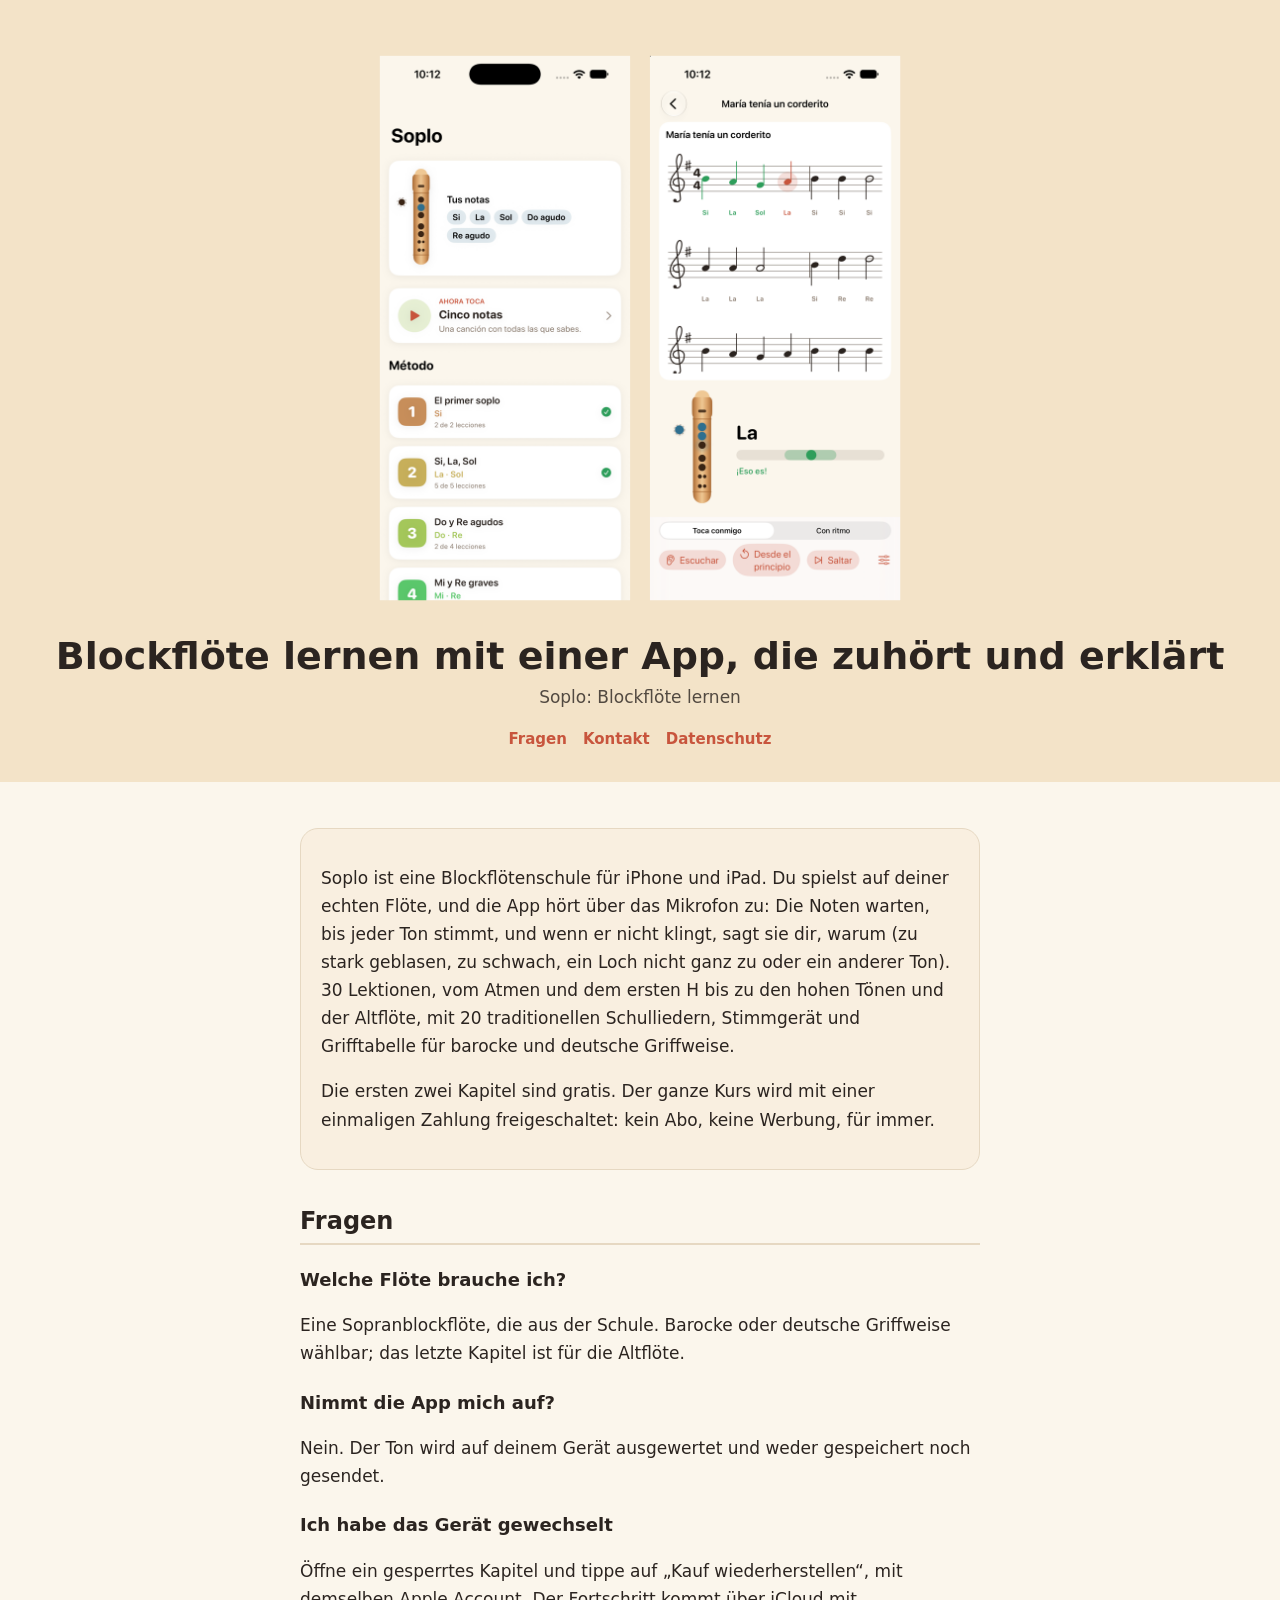
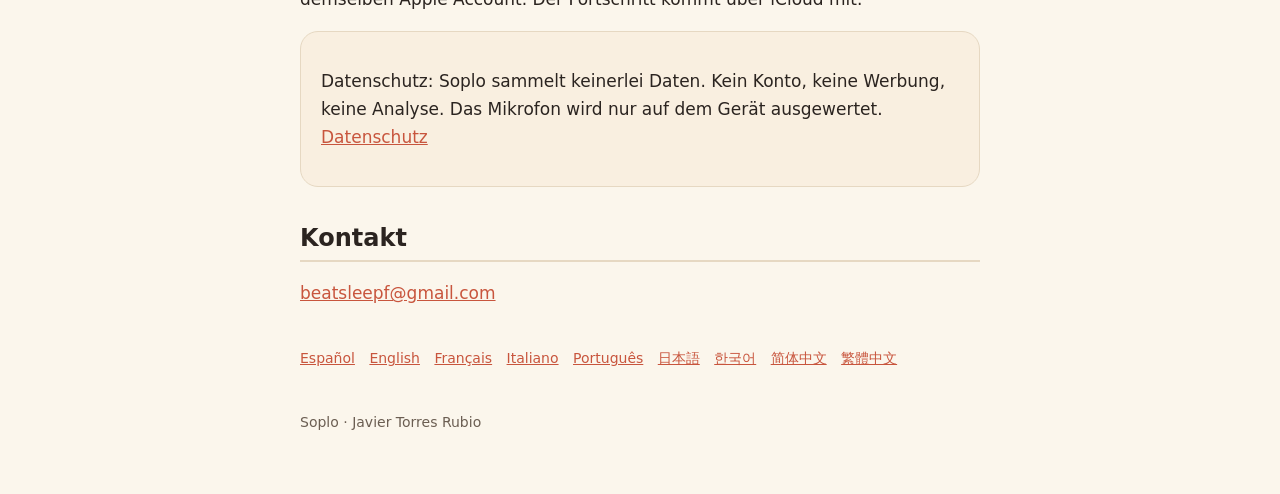
==== de/index.html @ ac78e438 "Web de Soplo: soporte, privacidad y diez idiomas Co-Authored-By: Claude Fable 5.2 <noreply@anthropic" ====
<!doctype html>
<html lang="de">
<head>
<meta charset="utf-8">
<meta name="viewport" content="width=device-width, initial-scale=1, viewport-fit=cover">
<title>Soplo: Blockflöte lernen · Support</title>
<meta name="description" content="Lerne Blockflöte: Die App hört zu, erklärt, warum ein Ton nicht klingt, und bringt die Lieder aus der Schule mit.">
<link rel="canonical" href="https://javi7899.github.io/soplo-web/de/">
<link rel="alternate" hreflang="es" href="https://javi7899.github.io/soplo-web/">
<link rel="alternate" hreflang="en" href="https://javi7899.github.io/soplo-web/en/">
<link rel="alternate" hreflang="fr" href="https://javi7899.github.io/soplo-web/fr/">
<link rel="alternate" hreflang="de" href="https://javi7899.github.io/soplo-web/de/">
<link rel="alternate" hreflang="it" href="https://javi7899.github.io/soplo-web/it/">
<link rel="alternate" hreflang="pt" href="https://javi7899.github.io/soplo-web/pt/">
<link rel="alternate" hreflang="ja" href="https://javi7899.github.io/soplo-web/ja/">
<link rel="alternate" hreflang="ko" href="https://javi7899.github.io/soplo-web/ko/">
<link rel="alternate" hreflang="zh-Hans" href="https://javi7899.github.io/soplo-web/zh-Hans/">
<link rel="alternate" hreflang="zh-Hant" href="https://javi7899.github.io/soplo-web/zh-Hant/">
<link rel="icon" href="../icon.png">
<link rel="stylesheet" href="../estilo.css">
</head>
<body>
<header>
  <img src="../hero.png" alt="Soplo">
  <h1>Blockflöte lernen mit einer App, die zuhört und erklärt</h1>
  <p>Soplo: Blockflöte lernen</p>
  <nav><a href="#faq">Fragen</a> <a href="#contact">Kontakt</a> <a href="../privacy.html">Datenschutz</a></nav>
</header>
<main>
  <div class="card"><p>Soplo ist eine Blockflötenschule für iPhone und iPad. Du spielst auf deiner echten Flöte, und die App hört über das Mikrofon zu: Die Noten warten, bis jeder Ton stimmt, und wenn er nicht klingt, sagt sie dir, warum (zu stark geblasen, zu schwach, ein Loch nicht ganz zu oder ein anderer Ton). 30 Lektionen, vom Atmen und dem ersten H bis zu den hohen Tönen und der Altflöte, mit 20 traditionellen Schulliedern, Stimmgerät und Grifftabelle für barocke und deutsche Griffweise.</p><p>Die ersten zwei Kapitel sind gratis. Der ganze Kurs wird mit einer einmaligen Zahlung freigeschaltet: kein Abo, keine Werbung, für immer.</p></div>
  <h2 id="faq">Fragen</h2>
<h3>Welche Flöte brauche ich?</h3>
<p>Eine Sopranblockflöte, die aus der Schule. Barocke oder deutsche Griffweise wählbar; das letzte Kapitel ist für die Altflöte.</p>
<h3>Nimmt die App mich auf?</h3>
<p>Nein. Der Ton wird auf deinem Gerät ausgewertet und weder gespeichert noch gesendet.</p>
<h3>Ich habe das Gerät gewechselt</h3>
<p>Öffne ein gesperrtes Kapitel und tippe auf „Kauf wiederherstellen“, mit demselben Apple Account. Der Fortschritt kommt über iCloud mit.</p>
  <div class="card"><p>Datenschutz: Soplo sammelt keinerlei Daten. Kein Konto, keine Werbung, keine Analyse. Das Mikrofon wird nur auf dem Gerät ausgewertet. <a href="../privacy.html">Datenschutz</a></p></div>
  <h2 id="contact">Kontakt</h2>
  <p><span data-correo><noscript>beatsleepf (arroba) gmail.com</noscript></span></p>
  <p class="langs"><a href="../" hreflang="es" lang="es">Español</a> <a href="../en/" hreflang="en" lang="en">English</a> <a href="../fr/" hreflang="fr" lang="fr">Français</a> <a href="../it/" hreflang="it" lang="it">Italiano</a> <a href="../pt/" hreflang="pt" lang="pt">Português</a> <a href="../ja/" hreflang="ja" lang="ja">日本語</a> <a href="../ko/" hreflang="ko" lang="ko">한국어</a> <a href="../zh-Hans/" hreflang="zh-Hans" lang="zh-Hans">简体中文</a> <a href="../zh-Hant/" hreflang="zh-Hant" lang="zh-Hant">繁體中文</a></p>
  <footer>Soplo · Javier Torres Rubio</footer>
</main>
<script src="../contacto.js"></script>
</body>
</html>
---- estilo.css ----
/* Soplo: papel crema, madera de flauta y terracota. */
:root{--desk:#F3E3C8;--paper:#FBF6EC;--ink:#2B2420;--sub:#6B5E52;--rule:#E6D8C2;--gold:#C8553D}
@media (prefers-color-scheme:dark){:root{--desk:#2A221B;--paper:#1A1511;--ink:#F3EBDD;--sub:#B5A794;--rule:#3A2F25;--gold:#E7795F}}
*{box-sizing:border-box}body{margin:0;background:var(--paper);color:var(--ink);font:17px/1.65 -apple-system,"SF Pro Rounded","SF Pro Text",system-ui,sans-serif;-webkit-font-smoothing:antialiased}
header{background:var(--desk);color:var(--ink);padding:36px 20px 30px;text-align:center}
header img{max-width:min(560px,92vw);height:auto;display:block;margin:0 auto 14px;border-radius:18px}
header h1{margin:0 0 4px;font:700 clamp(26px,6vw,38px)/1.2 ui-rounded,-apple-system,system-ui,sans-serif}
header p{margin:0;opacity:.8}
nav{margin-top:16px;display:flex;flex-wrap:wrap;gap:8px 16px;justify-content:center;font-size:15px}
nav a{color:var(--gold);text-decoration:none;font-weight:600}nav a:hover{text-decoration:underline}
main{max-width:720px;margin:0 auto;padding:28px 20px 60px}
h2{font:700 24px/1.3 ui-rounded,-apple-system,system-ui,sans-serif;margin:36px 0 8px;border-bottom:2px solid var(--rule);padding-bottom:6px}
h3{font-size:18px;margin:20px 0 4px}a{color:var(--gold)}
.card{background:color-mix(in srgb,var(--desk) 35%,transparent);border:1px solid var(--rule);border-radius:18px;padding:18px 20px;margin:18px 0}
.store{display:inline-block;margin-top:8px;padding:10px 18px;border-radius:999px;background:var(--gold);color:#fff;text-decoration:none;font-weight:600}
.langs{font-size:14px;color:var(--sub);margin-top:40px}.langs a{margin-right:10px}
footer{margin-top:40px;color:var(--sub);font-size:14px}
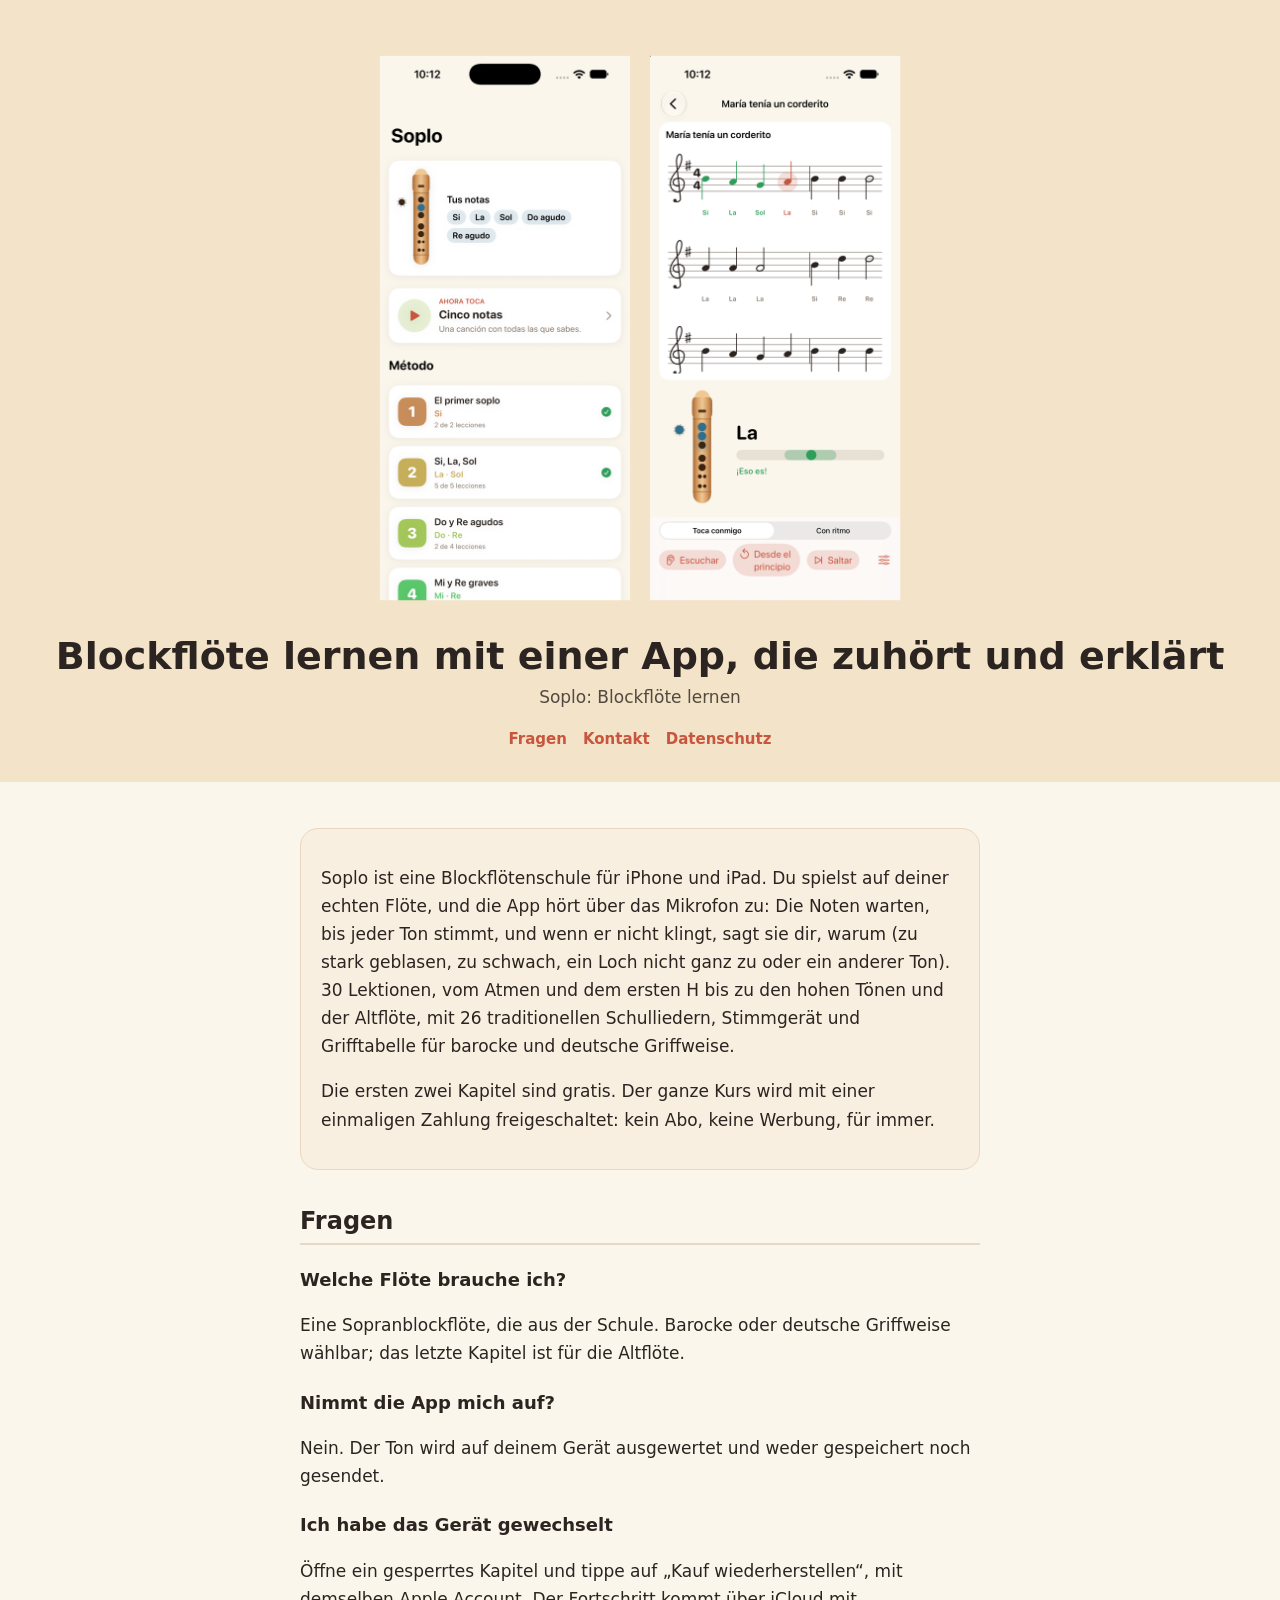
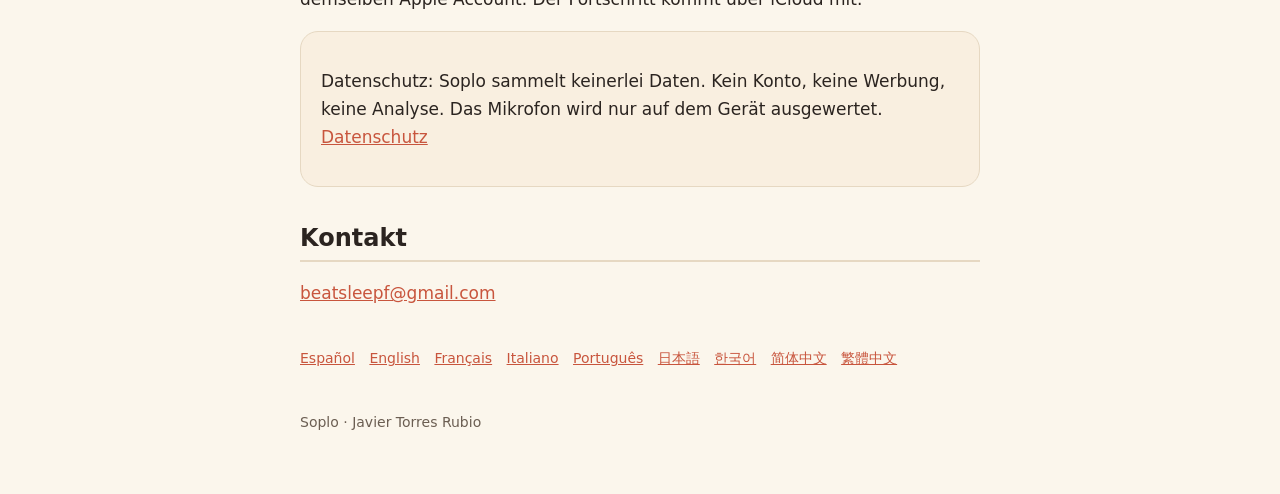
==== commit 7e4eec6f: "Soplo 1.1: 26 canciones Co-Authored-By: Claude Opus 5.5 <noreply@anthropic.com>" ====
--- a/de/index.html
+++ b/de/index.html
@@ -27,7 +27,7 @@
   <nav><a href="#faq">Fragen</a> <a href="#contact">Kontakt</a> <a href="../privacy.html">Datenschutz</a></nav>
 </header>
 <main>
-  <div class="card"><p>Soplo ist eine Blockflötenschule für iPhone und iPad. Du spielst auf deiner echten Flöte, und die App hört über das Mikrofon zu: Die Noten warten, bis jeder Ton stimmt, und wenn er nicht klingt, sagt sie dir, warum (zu stark geblasen, zu schwach, ein Loch nicht ganz zu oder ein anderer Ton). 30 Lektionen, vom Atmen und dem ersten H bis zu den hohen Tönen und der Altflöte, mit 20 traditionellen Schulliedern, Stimmgerät und Grifftabelle für barocke und deutsche Griffweise.</p><p>Die ersten zwei Kapitel sind gratis. Der ganze Kurs wird mit einer einmaligen Zahlung freigeschaltet: kein Abo, keine Werbung, für immer.</p></div>
+  <div class="card"><p>Soplo ist eine Blockflötenschule für iPhone und iPad. Du spielst auf deiner echten Flöte, und die App hört über das Mikrofon zu: Die Noten warten, bis jeder Ton stimmt, und wenn er nicht klingt, sagt sie dir, warum (zu stark geblasen, zu schwach, ein Loch nicht ganz zu oder ein anderer Ton). 30 Lektionen, vom Atmen und dem ersten H bis zu den hohen Tönen und der Altflöte, mit 26 traditionellen Schulliedern, Stimmgerät und Grifftabelle für barocke und deutsche Griffweise.</p><p>Die ersten zwei Kapitel sind gratis. Der ganze Kurs wird mit einer einmaligen Zahlung freigeschaltet: kein Abo, keine Werbung, für immer.</p></div>
   <h2 id="faq">Fragen</h2>
 <h3>Welche Flöte brauche ich?</h3>
 <p>Eine Sopranblockflöte, die aus der Schule. Barocke oder deutsche Griffweise wählbar; das letzte Kapitel ist für die Altflöte.</p>
